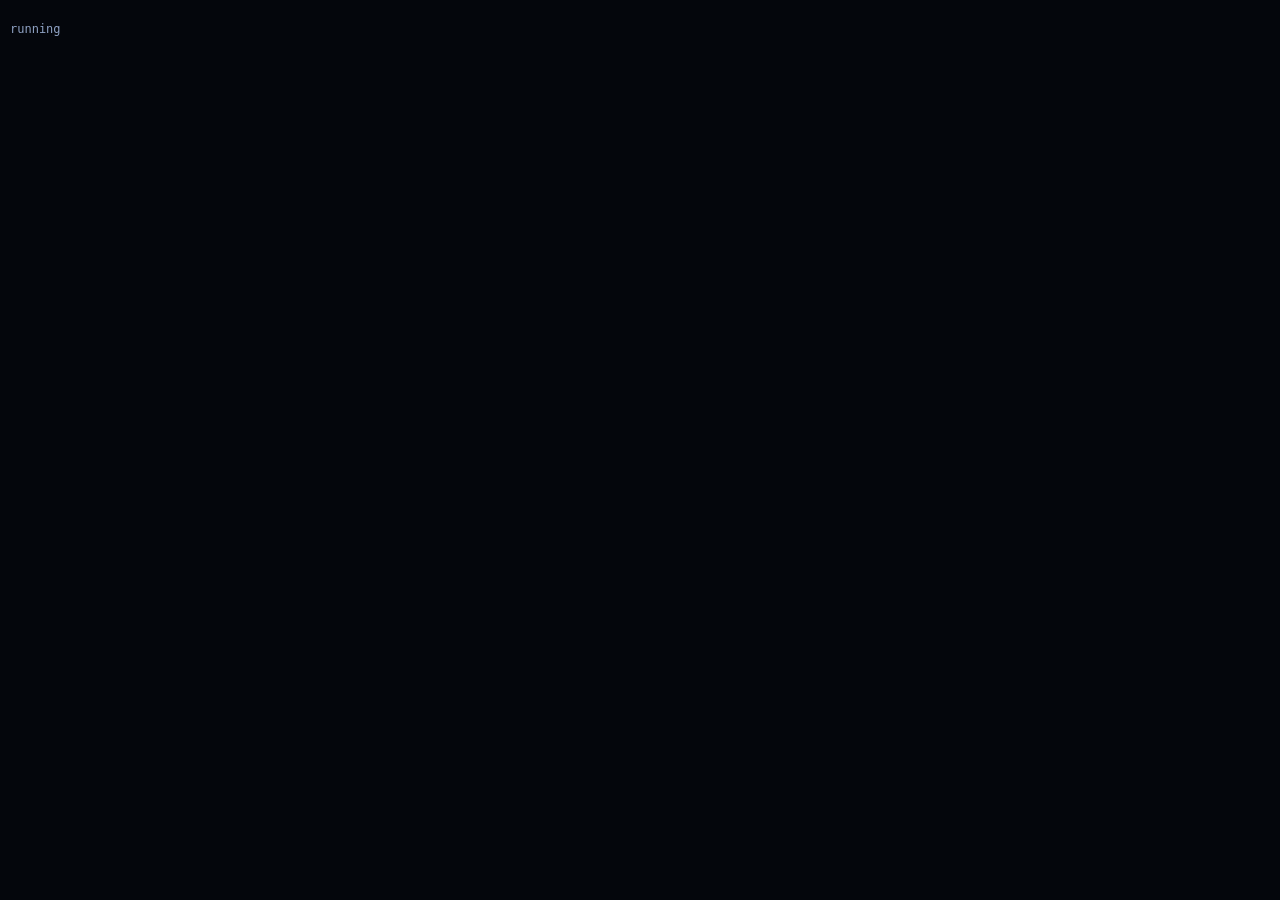
==== audit.html @ 86b727ec "Publish how-llms-work" ====
<!doctype html><html><head><meta charset="utf-8"><title>AUDIT</title>
<style>body{margin:0;background:#04060c}canvas{display:none}
#out{color:#8fa2c4;font:12px monospace;white-space:pre;padding:10px}</style></head><body>
<canvas id="hero-art" width="720" height="450"></canvas>
<canvas id="p1-art" width="720" height="450"></canvas>
<canvas id="p2-art" width="720" height="450"></canvas>
<canvas id="p3-art" width="720" height="450"></canvas>
<canvas id="p4-art" width="720" height="450"></canvas>
<canvas id="p5-art" width="720" height="450"></canvas>
<canvas id="p6-art" width="720" height="450"></canvas>
<canvas id="p7-art" width="720" height="450"></canvas>
<canvas id="p8-art" width="720" height="450"></canvas>
<canvas id="p9-art" width="720" height="450"></canvas>
<canvas id="p10-art" width="720" height="450"></canvas>
<canvas id="p11-art" width="720" height="450"></canvas>
<canvas id="p12-art" width="720" height="450"></canvas>
<canvas id="p13-art" width="720" height="450"></canvas><pre id="out">running</pre>
<script src="anim.js?v=7"></script>
<script>
var IDS=["hero-art","p1-art","p2-art","p3-art","p4-art","p5-art","p6-art","p7-art","p8-art","p9-art","p10-art","p11-art","p12-art","p13-art"];
function stats(id){
  var cv=document.getElementById(id), c=cv.getContext("2d");
  var W=cv.width,H=cv.height,d=c.getImageData(0,0,W,H).data;
  var bright=0,mid=0,dark=0,lumSum=0,n=0;
  for(var y=0;y<H;y+=2)for(var x=0;x<W;x+=2){
    var i=(y*W+x)*4,r=d[i],g=d[i+1],b=d[i+2],a=d[i+3]; if(a<10)continue;
    var lum=0.299*r+0.587*g+0.114*b; n++; lumSum+=lum;
    if(lum>150)bright++; else if(lum>70)mid++; else dark++;
  }
  return {mean:lumSum/n, brightPct:100*bright/n, midPct:100*mid/n};
}
setTimeout(function(){
  var lines=[], order=[];
  for(var k=0;k<IDS.length;k++){
    var s=stats(IDS[k]);
    order.push([IDS[k], s]);
  }
  order.sort(function(a,b){return a[1].mean-b[1].mean;});
  for(var j=0;j<order.length;j++){
    var id=order[j][0], s=order[j][1];
    var flag = s.mean<20?"  <-- TOO DIM":(s.mean<35?"  <- dim":"");
    lines.push(id.padEnd(12)+" meanLum="+s.mean.toFixed(1).padStart(6)+
      "  bright%="+s.brightPct.toFixed(1).padStart(5)+
      "  mid%="+s.midPct.toFixed(1).padStart(5)+flag);
  }
  document.getElementById("out").textContent=lines.join("\n");
}, 7000);
</script></body></html>
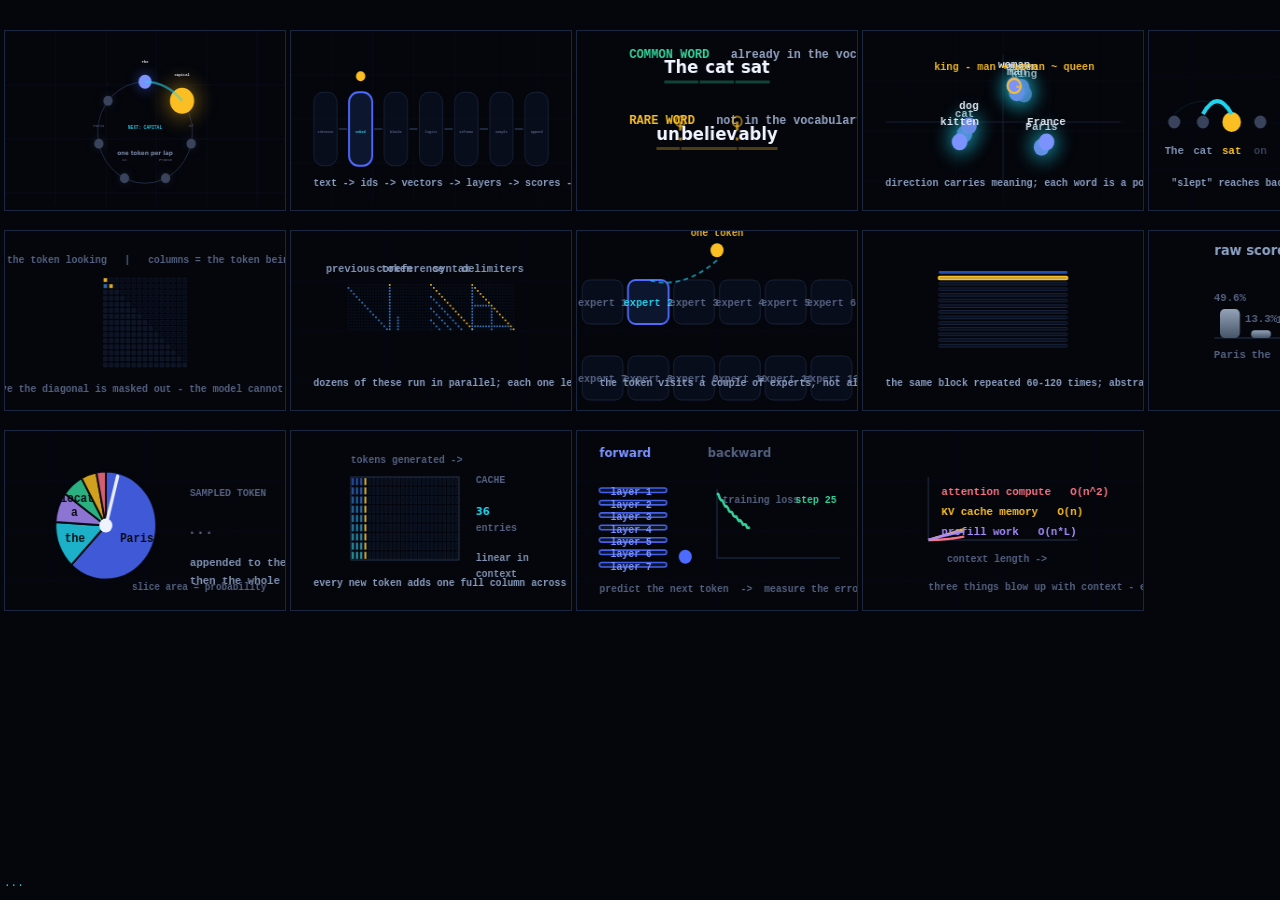
==== commit 7acd7c31: "Publish how-llms-work" ====
--- a/audit.html
+++ b/audit.html
@@ -1,48 +1,42 @@
 <!doctype html><html><head><meta charset="utf-8"><title>AUDIT</title>
-<style>body{margin:0;background:#04060c}canvas{display:none}
-#out{color:#8fa2c4;font:12px monospace;white-space:pre;padding:10px}</style></head><body>
-<canvas id="hero-art" width="720" height="450"></canvas>
-<canvas id="p1-art" width="720" height="450"></canvas>
-<canvas id="p2-art" width="720" height="450"></canvas>
-<canvas id="p3-art" width="720" height="450"></canvas>
-<canvas id="p4-art" width="720" height="450"></canvas>
-<canvas id="p5-art" width="720" height="450"></canvas>
-<canvas id="p6-art" width="720" height="450"></canvas>
-<canvas id="p7-art" width="720" height="450"></canvas>
-<canvas id="p8-art" width="720" height="450"></canvas>
-<canvas id="p9-art" width="720" height="450"></canvas>
-<canvas id="p10-art" width="720" height="450"></canvas>
-<canvas id="p11-art" width="720" height="450"></canvas>
-<canvas id="p12-art" width="720" height="450"></canvas>
-<canvas id="p13-art" width="720" height="450"></canvas><pre id="out">running</pre>
-<script src="anim.js?v=7"></script>
+<style>body{margin:0;background:#04060c}
+.c{position:absolute;border:1px solid #1b2740}
+#out{position:fixed;left:4px;bottom:0;color:#22d3ee;font:11px monospace;white-space:pre;z-index:9}
+</style></head><body>
+<div class="c" style="left:4px;top:30px"><canvas id="hero-art" width="280" height="175" style="width:280px;height:175px"></canvas></div>
+<div class="c" style="left:290px;top:30px"><canvas id="p1-art" width="280" height="175" style="width:280px;height:175px"></canvas></div>
+<div class="c" style="left:576px;top:30px"><canvas id="p2-art" width="280" height="175" style="width:280px;height:175px"></canvas></div>
+<div class="c" style="left:862px;top:30px"><canvas id="p3-art" width="280" height="175" style="width:280px;height:175px"></canvas></div>
+<div class="c" style="left:1148px;top:30px"><canvas id="p4-art" width="280" height="175" style="width:280px;height:175px"></canvas></div>
+<div class="c" style="left:4px;top:230px"><canvas id="p5-art" width="280" height="175" style="width:280px;height:175px"></canvas></div>
+<div class="c" style="left:290px;top:230px"><canvas id="p6-art" width="280" height="175" style="width:280px;height:175px"></canvas></div>
+<div class="c" style="left:576px;top:230px"><canvas id="p7-art" width="280" height="175" style="width:280px;height:175px"></canvas></div>
+<div class="c" style="left:862px;top:230px"><canvas id="p8-art" width="280" height="175" style="width:280px;height:175px"></canvas></div>
+<div class="c" style="left:1148px;top:230px"><canvas id="p9-art" width="280" height="175" style="width:280px;height:175px"></canvas></div>
+<div class="c" style="left:4px;top:430px"><canvas id="p10-art" width="280" height="175" style="width:280px;height:175px"></canvas></div>
+<div class="c" style="left:290px;top:430px"><canvas id="p11-art" width="280" height="175" style="width:280px;height:175px"></canvas></div>
+<div class="c" style="left:576px;top:430px"><canvas id="p12-art" width="280" height="175" style="width:280px;height:175px"></canvas></div>
+<div class="c" style="left:862px;top:430px"><canvas id="p13-art" width="280" height="175" style="width:280px;height:175px"></canvas></div><pre id="out">...</pre>
+<script src="anim.js?v=8"></script>
 <script>
-var IDS=["hero-art","p1-art","p2-art","p3-art","p4-art","p5-art","p6-art","p7-art","p8-art","p9-art","p10-art","p11-art","p12-art","p13-art"];
-function stats(id){
+var IDS="hero-art","p1-art","p2-art","p3-art","p4-art","p5-art","p6-art","p7-art","p8-art","p9-art","p10-art","p11-art","p12-art","p13-art";
+function st(id){
   var cv=document.getElementById(id), c=cv.getContext("2d");
   var W=cv.width,H=cv.height,d=c.getImageData(0,0,W,H).data;
-  var bright=0,mid=0,dark=0,lumSum=0,n=0;
+  var lum=0,n=0,br=0;
   for(var y=0;y<H;y+=2)for(var x=0;x<W;x+=2){
     var i=(y*W+x)*4,r=d[i],g=d[i+1],b=d[i+2],a=d[i+3]; if(a<10)continue;
-    var lum=0.299*r+0.587*g+0.114*b; n++; lumSum+=lum;
-    if(lum>150)bright++; else if(lum>70)mid++; else dark++;
+    var L=0.299*r+0.587*g+0.114*b; n++; lum+=L; if(L>150)br++;
   }
-  return {mean:lumSum/n, brightPct:100*bright/n, midPct:100*mid/n};
+  return n?(lum/n):0;
 }
 setTimeout(function(){
-  var lines=[], order=[];
-  for(var k=0;k<IDS.length;k++){
-    var s=stats(IDS[k]);
-    order.push([IDS[k], s]);
-  }
-  order.sort(function(a,b){return a[1].mean-b[1].mean;});
-  for(var j=0;j<order.length;j++){
-    var id=order[j][0], s=order[j][1];
-    var flag = s.mean<20?"  <-- TOO DIM":(s.mean<35?"  <- dim":"");
-    lines.push(id.padEnd(12)+" meanLum="+s.mean.toFixed(1).padStart(6)+
-      "  bright%="+s.brightPct.toFixed(1).padStart(5)+
-      "  mid%="+s.midPct.toFixed(1).padStart(5)+flag);
-  }
-  document.getElementById("out").textContent=lines.join("\n");
-}, 7000);
+  var rows=[], tot=0;
+  for(var i=0;i<IDS.length;i++){ var m=st(IDS[i]); rows.push([IDS[i],m]); tot+=m; }
+  rows.sort(function(a,b){return a[1]-b[1];});
+  var out=rows.map(function(r){
+    var f = r[1]<16?"  <-- TOO DIM":(r[1]<28?"  <- dim":"");
+    return r[0].padEnd(11)+" meanLum="+r[1].toFixed(1).padStart(6)+f; }).join("\n");
+  document.getElementById("out").textContent=out+"\nAVG "+((tot/IDS.length)).toFixed(1);
+}, 9000);
 </script></body></html>
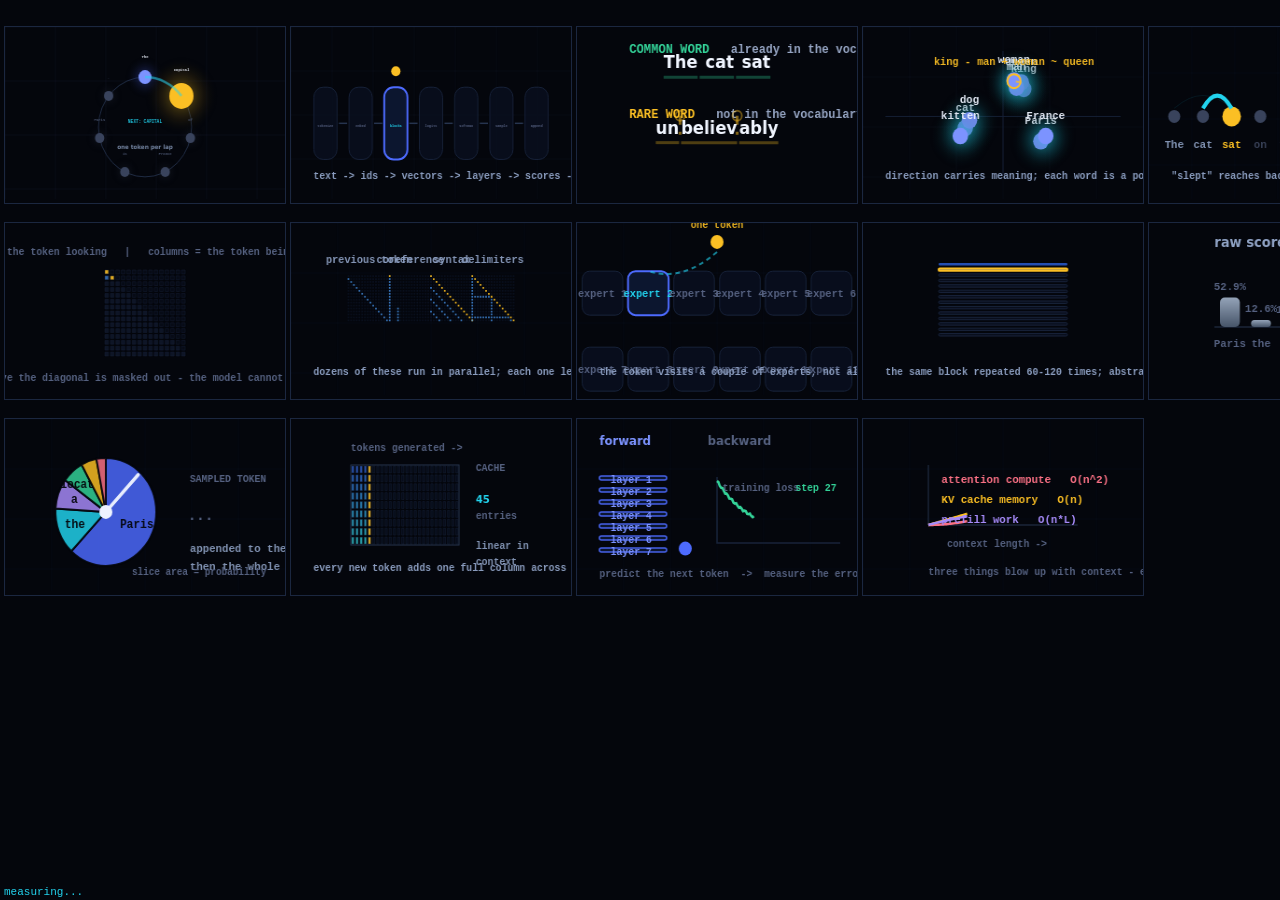
==== commit a99a5b0f: "Publish how-llms-work" ====
--- a/audit.html
+++ b/audit.html
@@ -1,42 +1,45 @@
 <!doctype html><html><head><meta charset="utf-8"><title>AUDIT</title>
 <style>body{margin:0;background:#04060c}
 .c{position:absolute;border:1px solid #1b2740}
-#out{position:fixed;left:4px;bottom:0;color:#22d3ee;font:11px monospace;white-space:pre;z-index:9}
+#out{position:fixed;left:4px;bottom:2px;color:#22d3ee;font:11px monospace;white-space:pre;z-index:9;margin:0}
 </style></head><body>
-<div class="c" style="left:4px;top:30px"><canvas id="hero-art" width="280" height="175" style="width:280px;height:175px"></canvas></div>
-<div class="c" style="left:290px;top:30px"><canvas id="p1-art" width="280" height="175" style="width:280px;height:175px"></canvas></div>
-<div class="c" style="left:576px;top:30px"><canvas id="p2-art" width="280" height="175" style="width:280px;height:175px"></canvas></div>
-<div class="c" style="left:862px;top:30px"><canvas id="p3-art" width="280" height="175" style="width:280px;height:175px"></canvas></div>
-<div class="c" style="left:1148px;top:30px"><canvas id="p4-art" width="280" height="175" style="width:280px;height:175px"></canvas></div>
-<div class="c" style="left:4px;top:230px"><canvas id="p5-art" width="280" height="175" style="width:280px;height:175px"></canvas></div>
-<div class="c" style="left:290px;top:230px"><canvas id="p6-art" width="280" height="175" style="width:280px;height:175px"></canvas></div>
-<div class="c" style="left:576px;top:230px"><canvas id="p7-art" width="280" height="175" style="width:280px;height:175px"></canvas></div>
-<div class="c" style="left:862px;top:230px"><canvas id="p8-art" width="280" height="175" style="width:280px;height:175px"></canvas></div>
-<div class="c" style="left:1148px;top:230px"><canvas id="p9-art" width="280" height="175" style="width:280px;height:175px"></canvas></div>
-<div class="c" style="left:4px;top:430px"><canvas id="p10-art" width="280" height="175" style="width:280px;height:175px"></canvas></div>
-<div class="c" style="left:290px;top:430px"><canvas id="p11-art" width="280" height="175" style="width:280px;height:175px"></canvas></div>
-<div class="c" style="left:576px;top:430px"><canvas id="p12-art" width="280" height="175" style="width:280px;height:175px"></canvas></div>
-<div class="c" style="left:862px;top:430px"><canvas id="p13-art" width="280" height="175" style="width:280px;height:175px"></canvas></div><pre id="out">...</pre>
-<script src="anim.js?v=8"></script>
+<div class="c" style="left:4px;top:26px"><canvas id="hero-art" width="280" height="172" style="width:280px;height:172px"></canvas></div>
+<div class="c" style="left:290px;top:26px"><canvas id="p1-art" width="280" height="172" style="width:280px;height:172px"></canvas></div>
+<div class="c" style="left:576px;top:26px"><canvas id="p2-art" width="280" height="172" style="width:280px;height:172px"></canvas></div>
+<div class="c" style="left:862px;top:26px"><canvas id="p3-art" width="280" height="172" style="width:280px;height:172px"></canvas></div>
+<div class="c" style="left:1148px;top:26px"><canvas id="p4-art" width="280" height="172" style="width:280px;height:172px"></canvas></div>
+<div class="c" style="left:4px;top:222px"><canvas id="p5-art" width="280" height="172" style="width:280px;height:172px"></canvas></div>
+<div class="c" style="left:290px;top:222px"><canvas id="p6-art" width="280" height="172" style="width:280px;height:172px"></canvas></div>
+<div class="c" style="left:576px;top:222px"><canvas id="p7-art" width="280" height="172" style="width:280px;height:172px"></canvas></div>
+<div class="c" style="left:862px;top:222px"><canvas id="p8-art" width="280" height="172" style="width:280px;height:172px"></canvas></div>
+<div class="c" style="left:1148px;top:222px"><canvas id="p9-art" width="280" height="172" style="width:280px;height:172px"></canvas></div>
+<div class="c" style="left:4px;top:418px"><canvas id="p10-art" width="280" height="172" style="width:280px;height:172px"></canvas></div>
+<div class="c" style="left:290px;top:418px"><canvas id="p11-art" width="280" height="172" style="width:280px;height:172px"></canvas></div>
+<div class="c" style="left:576px;top:418px"><canvas id="p12-art" width="280" height="172" style="width:280px;height:172px"></canvas></div>
+<div class="c" style="left:862px;top:418px"><canvas id="p13-art" width="280" height="172" style="width:280px;height:172px"></canvas></div><pre id="out">measuring...</pre>
+<script src="anim.js?v=9"></script>
 <script>
 var IDS="hero-art","p1-art","p2-art","p3-art","p4-art","p5-art","p6-art","p7-art","p8-art","p9-art","p10-art","p11-art","p12-art","p13-art";
 function st(id){
   var cv=document.getElementById(id), c=cv.getContext("2d");
   var W=cv.width,H=cv.height,d=c.getImageData(0,0,W,H).data;
-  var lum=0,n=0,br=0;
+  var lum=0,n=0;
   for(var y=0;y<H;y+=2)for(var x=0;x<W;x+=2){
     var i=(y*W+x)*4,r=d[i],g=d[i+1],b=d[i+2],a=d[i+3]; if(a<10)continue;
-    var L=0.299*r+0.587*g+0.114*b; n++; lum+=L; if(L>150)br++;
+    var L=0.299*r+0.587*g+0.114*b;
+    if(L<22) continue;               /* ignore the dark background itself */
+    lum+=L; n++;
   }
-  return n?(lum/n):0;
+  return {ink:n, mean: n? lum/n : 0};
 }
 setTimeout(function(){
-  var rows=[], tot=0;
-  for(var i=0;i<IDS.length;i++){ var m=st(IDS[i]); rows.push([IDS[i],m]); tot+=m; }
-  rows.sort(function(a,b){return a[1]-b[1];});
+  var rows=[], sum=0;
+  for(var i=0;i<IDS.length;i++){ var s=st(IDS[i]); rows.push([IDS[i],s]); sum+=s.mean; }
+  rows.sort(function(a,b){return a[1].mean-b[1].mean;});
   var out=rows.map(function(r){
-    var f = r[1]<16?"  <-- TOO DIM":(r[1]<28?"  <- dim":"");
-    return r[0].padEnd(11)+" meanLum="+r[1].toFixed(1).padStart(6)+f; }).join("\n");
-  document.getElementById("out").textContent=out+"\nAVG "+((tot/IDS.length)).toFixed(1);
-}, 9000);
+    var f = r[1].mean<70?"  <-- DIM":(r[1].mean<110?"  <- soft":"");
+    return r[0].padEnd(11)+" ink="+String(r[1].ink).padStart(6)+"  meanInk="+r[1].mean.toFixed(0).padStart(4)+f;
+  }).join("\n");
+  document.getElementById("out").textContent=out+"\nAVG meanInk "+((sum/IDS.length)).toFixed(0);
+}, 13500);
 </script></body></html>
